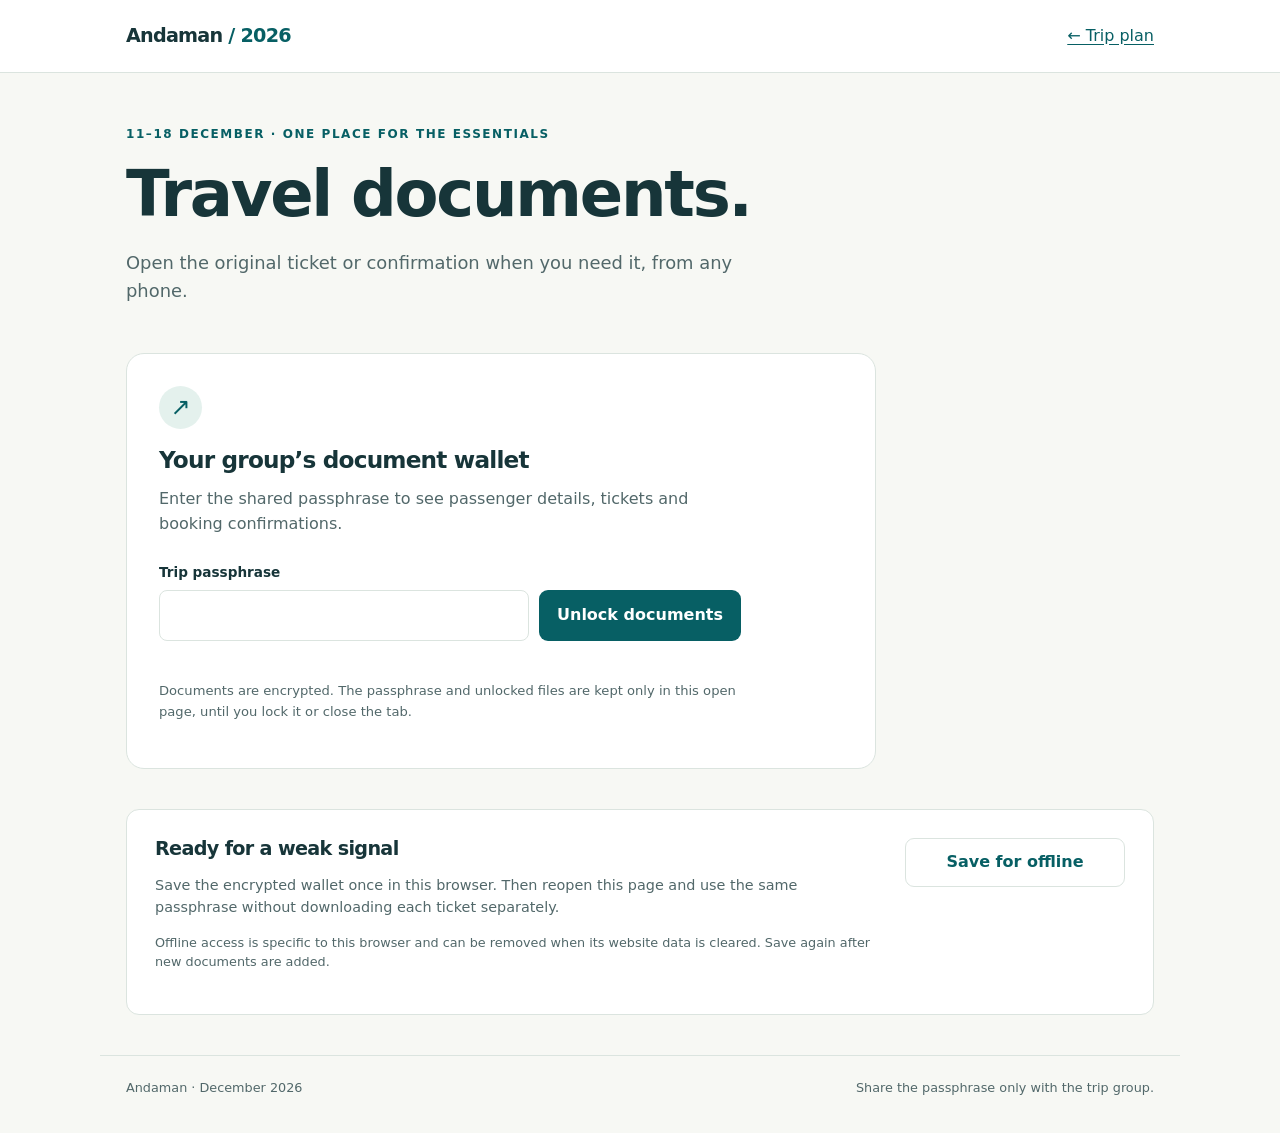
==== documents/index.html @ bfcbbcb3 "Add encrypted travel document wallet and exact Exotica cost" ====
<!doctype html>
<html lang="en">
<head>
  <meta charset="utf-8">
  <meta name="viewport" content="width=device-width,initial-scale=1">
  <meta name="robots" content="noindex,nofollow,noarchive">
  <meta name="referrer" content="no-referrer">
  <meta http-equiv="Content-Security-Policy" content="default-src 'none'; script-src 'self'; style-src 'self'; connect-src 'self'; img-src 'self' blob:; object-src blob:; frame-src blob:; worker-src 'self'; base-uri 'none'; form-action 'none'">
  <meta name="theme-color" content="#153e44">
  <title>Travel documents · Andaman 2026</title>
  <link rel="stylesheet" href="wallet.css">
  <script src="wallet.js" defer></script>
</head>
<body>
  <a class="skip" href="#main">Skip to documents</a>
  <header><div class="shell top"><a class="brand" href="../">Andaman <span>/ 2026</span></a><a href="../#documents">← Trip plan</a></div></header>
  <main id="main" class="shell">
    <div class="intro"><p class="eyebrow">11–18 December · one place for the essentials</p><h1>Travel documents.</h1><p>Open the original ticket or confirmation when you need it, from any phone.</p></div>
    <section id="locked" class="unlock" aria-labelledby="unlock-title">
      <div class="lock-icon" aria-hidden="true">↗</div><h2 id="unlock-title">Your group’s document wallet</h2>
      <p>Enter the shared passphrase to see passenger details, tickets and booking confirmations.</p>
      <form id="unlock-form"><label for="passphrase">Trip passphrase</label><div class="password-row"><input id="passphrase" type="password" autocomplete="current-password" required spellcheck="false" autocapitalize="none" aria-describedby="unlock-message"><button id="unlock-button" type="submit">Unlock documents</button></div><p id="unlock-message" class="message" role="status" aria-live="polite"></p></form>
      <p class="fine">Documents are encrypted. The passphrase and unlocked files are kept only in this open page, until you lock it or close the tab.</p>
    </section>
    <section id="wallet" hidden aria-label="Unlocked travel documents">
      <div class="wallet-toolbar"><div><strong id="document-count"></strong><p id="updated" class="fine"></p></div><button id="lock-button" class="secondary" type="button">Lock documents</button></div>
      <p class="notice">Use “Open original” to show the full ticket, barcode or voucher. A saved chat or booking summary is labelled separately and does not replace an issued ticket. Keep original photo ID with you.</p>
      <div class="filters"><label for="document-search">Find a document<input id="document-search" type="search" placeholder="Hotel, ferry, activity…" autocomplete="off"></label><label for="category">Category<select id="category"><option value="all">All documents</option><option value="flight">Flights</option><option value="ferry">Ferries</option><option value="hotel">Hotels</option><option value="activity">Activities</option><option value="transfer">Cab & transfers</option></select></label></div>
      <div id="document-list" class="document-list"></div><p id="empty" hidden>No matching documents. Try another search or category.</p>
      <section class="missing" aria-labelledby="missing-title"><h2 id="missing-title">Still to add</h2><p class="fine">This list tracks missing documents, not missing reservations.</p><ul id="missing-list"></ul></section>
    </section>
    <section class="offline" aria-labelledby="offline-title"><div><h2 id="offline-title">Ready for a weak signal</h2><p>Save the encrypted wallet once in this browser. Then reopen this page and use the same passphrase without downloading each ticket separately.</p><p class="fine">Offline access is specific to this browser and can be removed when its website data is cleared. Save again after new documents are added.</p></div><div><button id="offline-button" type="button" class="secondary">Save for offline</button><p id="offline-status" class="message" role="status" aria-live="polite"></p></div></section>
    <noscript><p class="notice">Enable JavaScript to unlock these encrypted documents.</p></noscript>
  </main>
  <footer class="shell">Andaman · December 2026 <span>Share the passphrase only with the trip group.</span></footer>
</body>
</html>
---- documents/wallet.css ----
:root{color-scheme:light dark;--page:light-dark(#f7f8f4,#142224);--paper:light-dark(#fff,#1b2d30);--ink:light-dark(#173539,#ecf6f2);--muted:light-dark(#52686a,#b0c8c4);--accent:light-dark(#075f64,#83d9cf);--line:light-dark(#dbe4df,#3a5051);--soft:light-dark(#e4f1ed,#203c3e);font-family:Inter,ui-sans-serif,system-ui,-apple-system,BlinkMacSystemFont,"Segoe UI",sans-serif;color:var(--ink);background:var(--page);font-size:16px;line-height:1.55}*{box-sizing:border-box}[hidden]{display:none!important}body{margin:0}a{color:var(--accent);text-underline-offset:3px}button,input,select{font:inherit}button,a,input,select{-webkit-tap-highlight-color:transparent}button:focus-visible,a:focus-visible,input:focus-visible,select:focus-visible{outline:3px solid var(--accent);outline-offset:4px}button,.document-actions a{min-height:46px;border:1px solid transparent;border-radius:9px;padding:11px 17px;font-weight:650;cursor:pointer;background:var(--accent);color:var(--paper);text-align:center;text-decoration:none}button:disabled{cursor:wait;opacity:.65}.secondary,.document-actions a.secondary{background:var(--paper);color:var(--accent);border-color:var(--line)}.shell{max-width:1080px;margin:auto;padding:0 26px}header{background:var(--paper);border-bottom:1px solid var(--line)}.top{display:flex;align-items:center;justify-content:space-between;min-height:72px;gap:20px}.brand{font-size:1.2rem;font-weight:750;text-decoration:none;letter-spacing:-.04em;color:var(--ink)}.brand span{color:var(--accent)}.intro{padding:52px 0 24px;max-width:650px}.eyebrow{text-transform:uppercase;letter-spacing:.13em;font-size:.75rem;font-weight:750;color:var(--accent)}h1,h2,h3{line-height:1.15;letter-spacing:-.035em}h1{font-size:clamp(2.5rem,7vw,4rem);margin:12px 0 18px}h2{font-size:1.45rem;margin:0 0 14px}h3{font-size:1.2rem;margin:0 0 9px}p{margin:0 0 14px}.intro>p:last-child{font-size:1.12rem;color:var(--muted)}.unlock{max-width:750px;background:var(--paper);border:1px solid var(--line);border-radius:18px;padding:32px;margin:10px 0 36px}.lock-icon{display:grid;place-items:center;width:43px;height:43px;color:var(--accent);background:var(--soft);border-radius:50%;font-size:1.5rem;margin-bottom:18px}.unlock>p{max-width:580px;color:var(--muted)}label{display:block;font-size:.85rem;font-weight:650}input,select{width:100%;color:var(--ink);background:var(--paper);border:1px solid var(--line);border-radius:8px;padding:12px;min-height:48px;margin-top:7px}form{margin-top:25px}.password-row{display:flex;align-items:stretch;gap:10px;margin-top:7px}.password-row input{margin:0;max-width:370px;min-width:0}.password-row button{flex-shrink:0}.fine{font-size:.82rem;color:var(--muted)}.message{font-size:.85rem;min-height:1.5em;margin:10px 0}.message.error{color:light-dark(#a62c23,#ffb1a9)}.wallet-toolbar{display:flex;justify-content:space-between;align-items:center;gap:20px;margin:8px 0 20px}.wallet-toolbar strong{font-size:1.15rem}.wallet-toolbar p{margin:3px 0 0}.notice{background:var(--soft);border-left:3px solid var(--accent);padding:17px 20px;font-size:.9rem;border-radius:4px;color:var(--ink)}.filters{display:grid;grid-template-columns:1fr 220px;gap:18px;margin:28px 0 22px}.document-list{display:grid;grid-template-columns:repeat(2,minmax(0,1fr));gap:18px}.document-card{background:var(--paper);border:1px solid var(--line);border-radius:13px;padding:24px;display:flex;flex-direction:column;min-width:0}.document-meta{color:var(--accent);font-size:.74rem;text-transform:uppercase;letter-spacing:.09em;font-weight:750;margin-bottom:11px}.document-card p{font-size:.9rem;color:var(--muted)}.document-kind{display:inline-block;font-size:.75rem;font-weight:650;background:var(--soft);color:var(--accent);border-radius:5px;padding:4px 8px;align-self:flex-start;margin:0 0 12px}.document-actions{display:flex;flex-wrap:wrap;gap:9px;margin-top:auto;padding-top:12px}.document-actions a{font-size:.84rem;display:flex;align-items:center;justify-content:center}.file-info{font-size:.76rem;color:var(--muted);padding-top:12px}.missing{border-top:1px solid var(--line);margin:32px 0;padding-top:25px}.missing h2{font-size:1.15rem}.missing ul{padding-left:20px;color:var(--muted);font-size:.9rem}.missing li{padding:4px 0}.offline{display:grid;grid-template-columns:1fr 220px;gap:34px;padding:28px;border:1px solid var(--line);border-radius:13px;margin:40px 0;background:var(--paper)}.offline h2{font-size:1.2rem}.offline p{color:var(--muted);font-size:.9rem}.offline .fine{font-size:.8rem}.offline button{width:100%}footer{display:flex;justify-content:space-between;gap:20px;border-top:1px solid var(--line);padding-top:22px!important;padding-bottom:35px!important;font-size:.8rem;color:var(--muted)}.skip{position:fixed;left:12px;top:-100px;background:var(--paper);padding:10px;z-index:10}.skip:focus{top:10px}@media(max-width:650px){.shell{padding:0 18px}.intro{padding-top:34px}.unlock{padding:24px 20px}.password-row{flex-direction:column}.password-row input{max-width:none}.document-list{grid-template-columns:1fr}.filters{grid-template-columns:1fr}.offline{grid-template-columns:1fr;gap:8px;padding:23px}.offline button{width:auto}.document-card{padding:21px}footer{flex-direction:column;gap:6px}.wallet-toolbar{align-items:flex-start}.top>a:last-child{font-size:.85rem}}
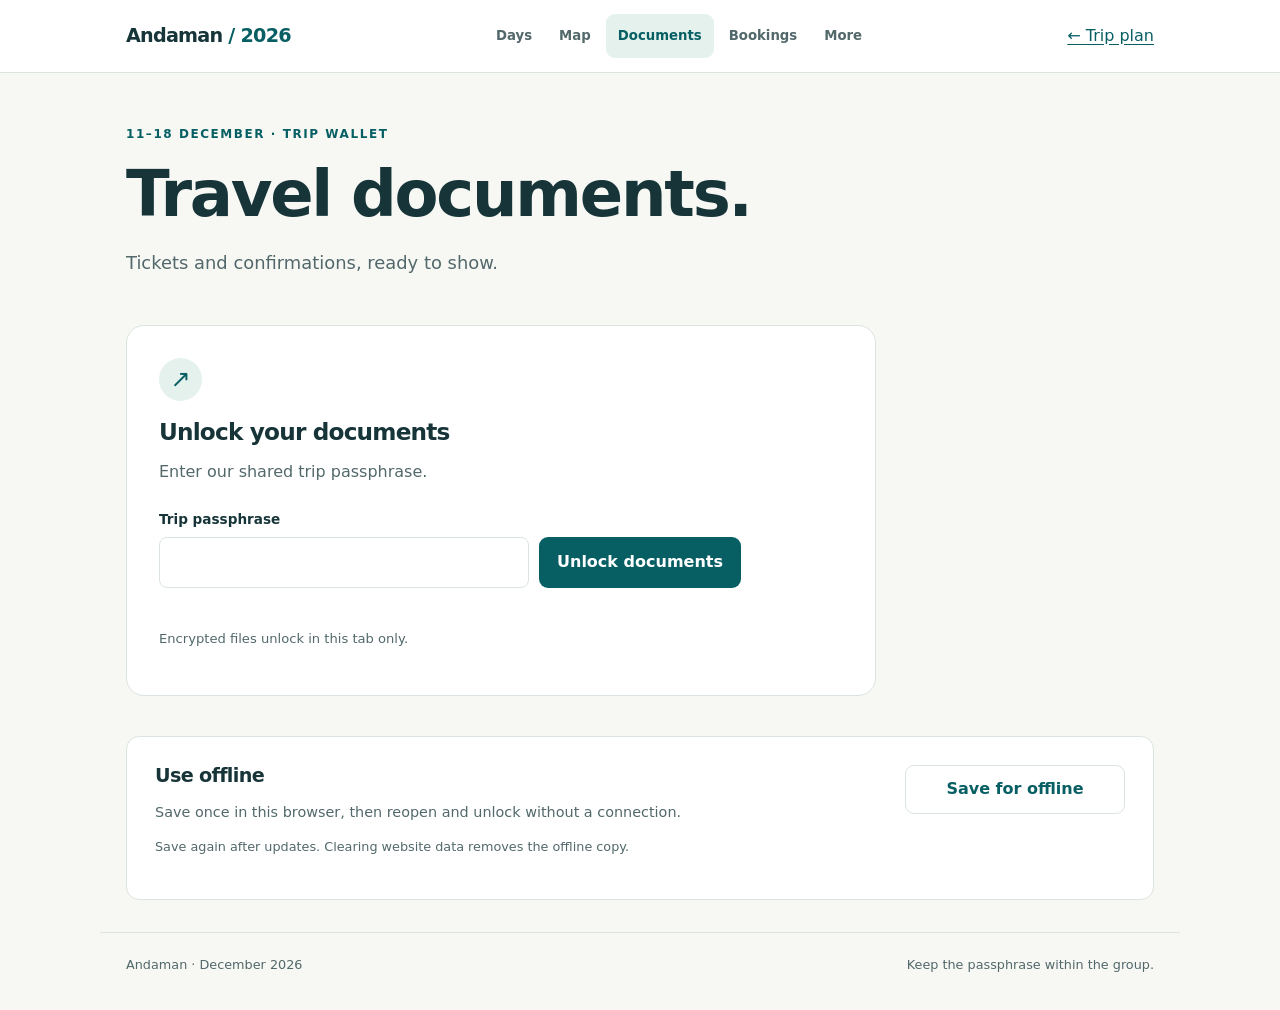
==== commit f45cd4a5: "Simplify trip navigation and shorten itinerary copy" ====
--- a/documents/index.html
+++ b/documents/index.html
@@ -9,29 +9,31 @@
   <meta name="theme-color" content="#153e44">
   <title>Travel documents · Andaman 2026</title>
   <link rel="stylesheet" href="wallet.css">
-  <script src="wallet.js" defer></script>
+  <link rel="stylesheet" href="../assets/navigation.css">
+  <script src="wallet.js?v=20261115-nav1" defer></script>
+  <script src="../assets/navigation.js" defer></script>
 </head>
-<body>
+<body class="wallet-page">
   <a class="skip" href="#main">Skip to documents</a>
   <header><div class="shell top"><a class="brand" href="../">Andaman <span>/ 2026</span></a><a href="../#documents">← Trip plan</a></div></header>
   <main id="main" class="shell">
-    <div class="intro"><p class="eyebrow">11–18 December · one place for the essentials</p><h1>Travel documents.</h1><p>Open the original ticket or confirmation when you need it, from any phone.</p></div>
+    <div class="intro"><p class="eyebrow">11–18 December · trip wallet</p><h1>Travel documents.</h1><p>Tickets and confirmations, ready to show.</p></div>
     <section id="locked" class="unlock" aria-labelledby="unlock-title">
-      <div class="lock-icon" aria-hidden="true">↗</div><h2 id="unlock-title">Your group’s document wallet</h2>
-      <p>Enter the shared passphrase to see passenger details, tickets and booking confirmations.</p>
+      <div class="lock-icon" aria-hidden="true">↗</div><h2 id="unlock-title">Unlock your documents</h2>
+      <p>Enter our shared trip passphrase.</p>
       <form id="unlock-form"><label for="passphrase">Trip passphrase</label><div class="password-row"><input id="passphrase" type="password" autocomplete="current-password" required spellcheck="false" autocapitalize="none" aria-describedby="unlock-message"><button id="unlock-button" type="submit">Unlock documents</button></div><p id="unlock-message" class="message" role="status" aria-live="polite"></p></form>
-      <p class="fine">Documents are encrypted. The passphrase and unlocked files are kept only in this open page, until you lock it or close the tab.</p>
+      <p class="fine">Encrypted files unlock in this tab only.</p>
     </section>
     <section id="wallet" hidden aria-label="Unlocked travel documents">
       <div class="wallet-toolbar"><div><strong id="document-count"></strong><p id="updated" class="fine"></p></div><button id="lock-button" class="secondary" type="button">Lock documents</button></div>
-      <p class="notice">Use “Open original” to show the full ticket, barcode or voucher. A saved chat or booking summary is labelled separately and does not replace an issued ticket. Keep original photo ID with you.</p>
-      <div class="filters"><label for="document-search">Find a document<input id="document-search" type="search" placeholder="Hotel, ferry, activity…" autocomplete="off"></label><label for="category">Category<select id="category"><option value="all">All documents</option><option value="flight">Flights</option><option value="ferry">Ferries</option><option value="hotel">Hotels</option><option value="activity">Activities</option><option value="transfer">Cab & transfers</option></select></label></div>
+      <p class="notice">Show the original PDF at check-in. Saved chats/emails are labelled separately. Carry original photo ID.</p>
+      <div class="filters"><div><label for="document-search">Search documents</label><input id="document-search" type="search" placeholder="Hotel, ferry, activity…" autocomplete="off"></div><div><label for="category">Type</label><select id="category"><option value="all">All documents</option><option value="flight">Flights</option><option value="ferry">Ferries</option><option value="hotel">Hotels</option><option value="activity">Activities</option><option value="transfer">Cab &amp; transfers</option></select></div></div>
       <div id="document-list" class="document-list"></div><p id="empty" hidden>No matching documents. Try another search or category.</p>
-      <section class="missing" aria-labelledby="missing-title"><h2 id="missing-title">Still to add</h2><p class="fine">This list tracks missing documents, not missing reservations.</p><ul id="missing-list"></ul></section>
+      <section class="missing" aria-labelledby="missing-title"><h2 id="missing-title">Still to add</h2><p class="fine">Files to add when available.</p><ul id="missing-list"></ul></section>
     </section>
-    <section class="offline" aria-labelledby="offline-title"><div><h2 id="offline-title">Ready for a weak signal</h2><p>Save the encrypted wallet once in this browser. Then reopen this page and use the same passphrase without downloading each ticket separately.</p><p class="fine">Offline access is specific to this browser and can be removed when its website data is cleared. Save again after new documents are added.</p></div><div><button id="offline-button" type="button" class="secondary">Save for offline</button><p id="offline-status" class="message" role="status" aria-live="polite"></p></div></section>
+    <section class="offline" aria-labelledby="offline-title"><div><h2 id="offline-title">Use offline</h2><p>Save once in this browser, then reopen and unlock without a connection.</p><p class="fine">Save again after updates. Clearing website data removes the offline copy.</p></div><div><button id="offline-button" type="button" class="secondary">Save for offline</button><p id="offline-status" class="message" role="status" aria-live="polite"></p></div></section>
     <noscript><p class="notice">Enable JavaScript to unlock these encrypted documents.</p></noscript>
   </main>
-  <footer class="shell">Andaman · December 2026 <span>Share the passphrase only with the trip group.</span></footer>
+  <footer class="shell">Andaman · December 2026 <span>Keep the passphrase within the group.</span></footer>
 </body>
 </html>
--- a/assets/navigation.css
+++ b/assets/navigation.css
@@ -0,0 +1,7 @@
+html{scroll-padding-top:90px}.site-primary{display:flex;align-items:center;gap:3px}.site-primary a,.site-primary button{display:inline-flex;align-items:center;justify-content:center;min-height:44px;padding:9px 12px;font-family:inherit;font-size:.83rem;font-weight:600;line-height:1.3;background:none;border:0;border-radius:9px;text-decoration:none;color:var(--muted);cursor:pointer}.site-primary [aria-current],.site-primary a:hover,.site-primary button:hover{background:var(--soft);color:var(--accent)}.trip-nav{display:none!important}.trip-menu{width:min(620px,calc(100% - 32px));max-height:80dvh;margin:auto;padding:24px;border:1px solid var(--line);border-radius:20px;background:var(--paper);color:var(--ink);box-shadow:0 20px 80px #0004;overflow:auto}.trip-menu::backdrop{background:#071d27a6;backdrop-filter:blur(3px)}.trip-menu-head{display:flex;justify-content:space-between;align-items:center;gap:15px;margin-bottom:16px}.trip-menu-head h2{font-family:inherit;font-size:1.4rem;font-weight:650;line-height:1.2;margin:0}.trip-menu-head button{display:grid;place-items:center;min-width:44px;min-height:44px;border:1px solid var(--line);border-radius:50%;background:var(--page);color:var(--ink);font-size:1.5rem;cursor:pointer;padding:0}.trip-menu nav{display:grid;grid-template-columns:1fr 1fr;gap:8px}.trip-menu nav a{display:flex;flex-direction:column;gap:4px;min-height:72px;padding:13px 15px;border:1px solid var(--line);border-radius:11px;text-decoration:none;color:var(--ink)}.trip-menu nav a:hover{background:var(--soft);border-color:var(--accent)}.trip-menu nav strong{font-size:.91rem}.trip-menu nav span{font-size:.75rem;color:var(--muted)}.trip-menu-open{overflow:hidden}.trip-menu a:focus-visible,.trip-menu button:focus-visible,.trip-nav a:focus-visible,.trip-nav button:focus-visible,.site-primary button:focus-visible{outline:3px solid var(--accent);outline-offset:2px}.section-jumps{display:flex;flex-wrap:wrap;gap:8px 18px;align-items:center;margin:8px 0 18px}.section-jumps a{display:inline-flex;align-items:center;min-height:44px;font-size:.86rem;font-weight:650}.trip-details{border:1px solid var(--line);border-radius:16px;padding:0 22px;margin:32px 0;background:var(--paper)}.trip-details>summary{cursor:pointer;min-height:64px;align-content:center;font-weight:650}.trip-details>.section{padding-top:25px;padding-bottom:20px}.trip-details>.section+.section{border-top:1px solid var(--line)}.status-note{display:block!important}.copy-note{color:var(--muted);font-size:.84rem}.day-doc-link{white-space:nowrap}.booking-group .check-list small{line-height:1.55}.booking-group .booking-fold{margin:0}.booking-group .booking-fold>summary{font-size:1rem;padding:18px 0}.booking-group .booking-fold .section-fold-body{padding-bottom:8px}.booking-now{border-color:var(--gold)!important}.booking-group .booking-fold[open]>.section-fold-body{margin-top:0}.booking-group .check-list li{padding:16px 0}.compact-terms{margin:16px 0;font-size:.86rem}.compact-terms>summary{font-weight:650;min-height:44px;align-content:center;cursor:pointer}.compact-terms p{margin-top:8px;color:var(--muted)}.compact-payments{margin:22px 0}.compact-payments>summary{cursor:pointer;font-weight:650;min-height:48px;align-content:center}.wallet-jumps{display:flex;gap:10px;flex-wrap:wrap}.wallet-jumps a{min-height:44px;display:inline-flex;align-items:center}.site-primary{white-space:nowrap}.map-return{font-weight:650;white-space:nowrap}.trip-dashboard .dashboard-card:nth-child(3){display:flex}.hero-tags .draft{font-size:.74rem}.day-full>summary{min-height:44px}.day-watch:empty{display:none}.trip-details .section-head{box-shadow:none}.trip-details .section-head p{font-size:.9rem}.compact-source-links{display:flex;gap:10px 20px;flex-wrap:wrap}.compact-source-links a{font-size:.86rem;min-height:44px;display:inline-flex;align-items:center}
+@media(min-width:901px){.top .site-primary{display:flex!important}.top-inner{display:flex!important;flex-wrap:nowrap!important}.top .site-primary{margin-inline:auto}}
+@media(max-width:900px){body{padding-bottom:calc(80px + env(safe-area-inset-bottom))!important}.top .site-primary{display:none!important}.phone-nav.trip-nav{position:fixed;display:grid!important;grid-template-columns:repeat(5,minmax(0,1fr));align-items:stretch;gap:0;inset:auto 0 0;z-index:80;width:100%;max-width:none;margin:0;padding:7px 8px calc(7px + env(safe-area-inset-bottom));border:0;border-top:1px solid var(--line);border-radius:0;background:var(--paper);box-shadow:0 -4px 22px #0000000b;transform:none}.trip-nav a,.trip-nav button{display:flex;flex-direction:column;align-items:center;justify-content:center;gap:3px;min-height:51px;padding:5px 2px;border:0;border-radius:10px;background:transparent;color:var(--muted);font-family:inherit;font-size:.66rem;font-weight:600;line-height:1.2;text-decoration:none;cursor:pointer}.trip-nav [aria-current]{background:var(--soft);color:var(--accent)}.trip-nav svg{display:block;flex-shrink:0}.trip-nav [data-quick-section="documents"] svg{stroke-width:2}.trip-menu{position:fixed;inset:auto 0 calc(78px + env(safe-area-inset-bottom));max-height:calc(100dvh - 130px);padding:20px;margin-inline:auto;border-radius:18px}.trip-menu nav a{padding:12px;min-height:68px}.trip-menu nav span{font-size:.72rem}.trip-details{padding-inline:16px}.trip-dashboard{grid-template-columns:repeat(3,minmax(0,1fr))!important}.trip-dashboard .dashboard-card{min-width:0;padding:14px 11px!important}.trip-dashboard .dashboard-card strong{font-size:1.07rem!important}.trip-dashboard .dashboard-card>span:last-child{font-size:.65rem!important;line-height:1.45}.section-jumps{gap:6px 15px}.day-picker{top:64px}.top .top-inner{flex-wrap:nowrap}.map-return{font-size:.85rem}.trip-menu-head h2{font-size:1.3rem}.trip-details .cards{grid-template-columns:1fr}}
+@media(max-width:370px){.trip-nav a,.trip-nav button{font-size:.61rem}.trip-menu{padding:16px}.trip-menu nav{gap:6px}.trip-menu nav span{font-size:.68rem}.trip-dashboard .dashboard-card strong{font-size:.95rem!important}.trip-dashboard .dashboard-card{padding-inline:8px!important}}
+@media print{.trip-nav,.site-primary,.trip-menu{display:none!important}body{padding-bottom:0!important}.trip-details{display:none}}
+
+.table-scroll{overflow-x:auto}.table-scroll table{min-width:540px}.day-sleep a{color:inherit}.wallet-page .offline{margin-bottom:32px}
